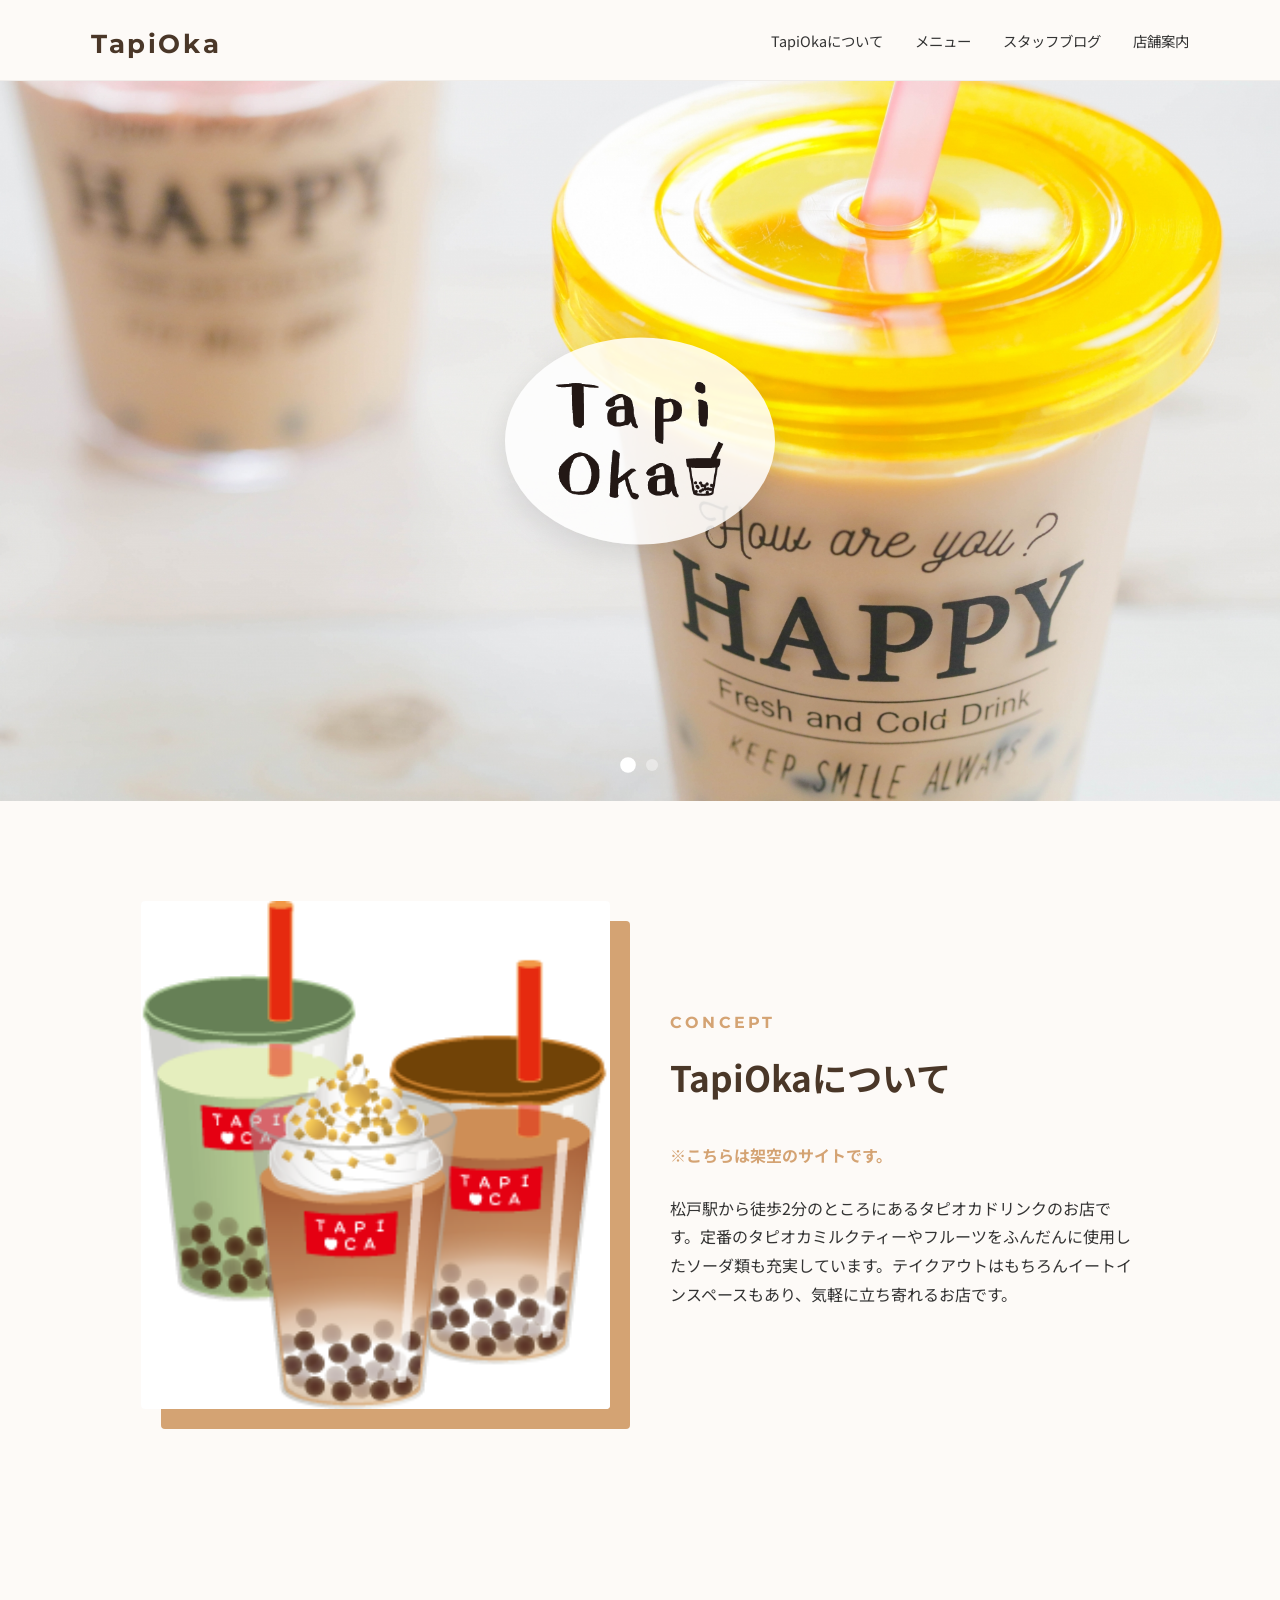
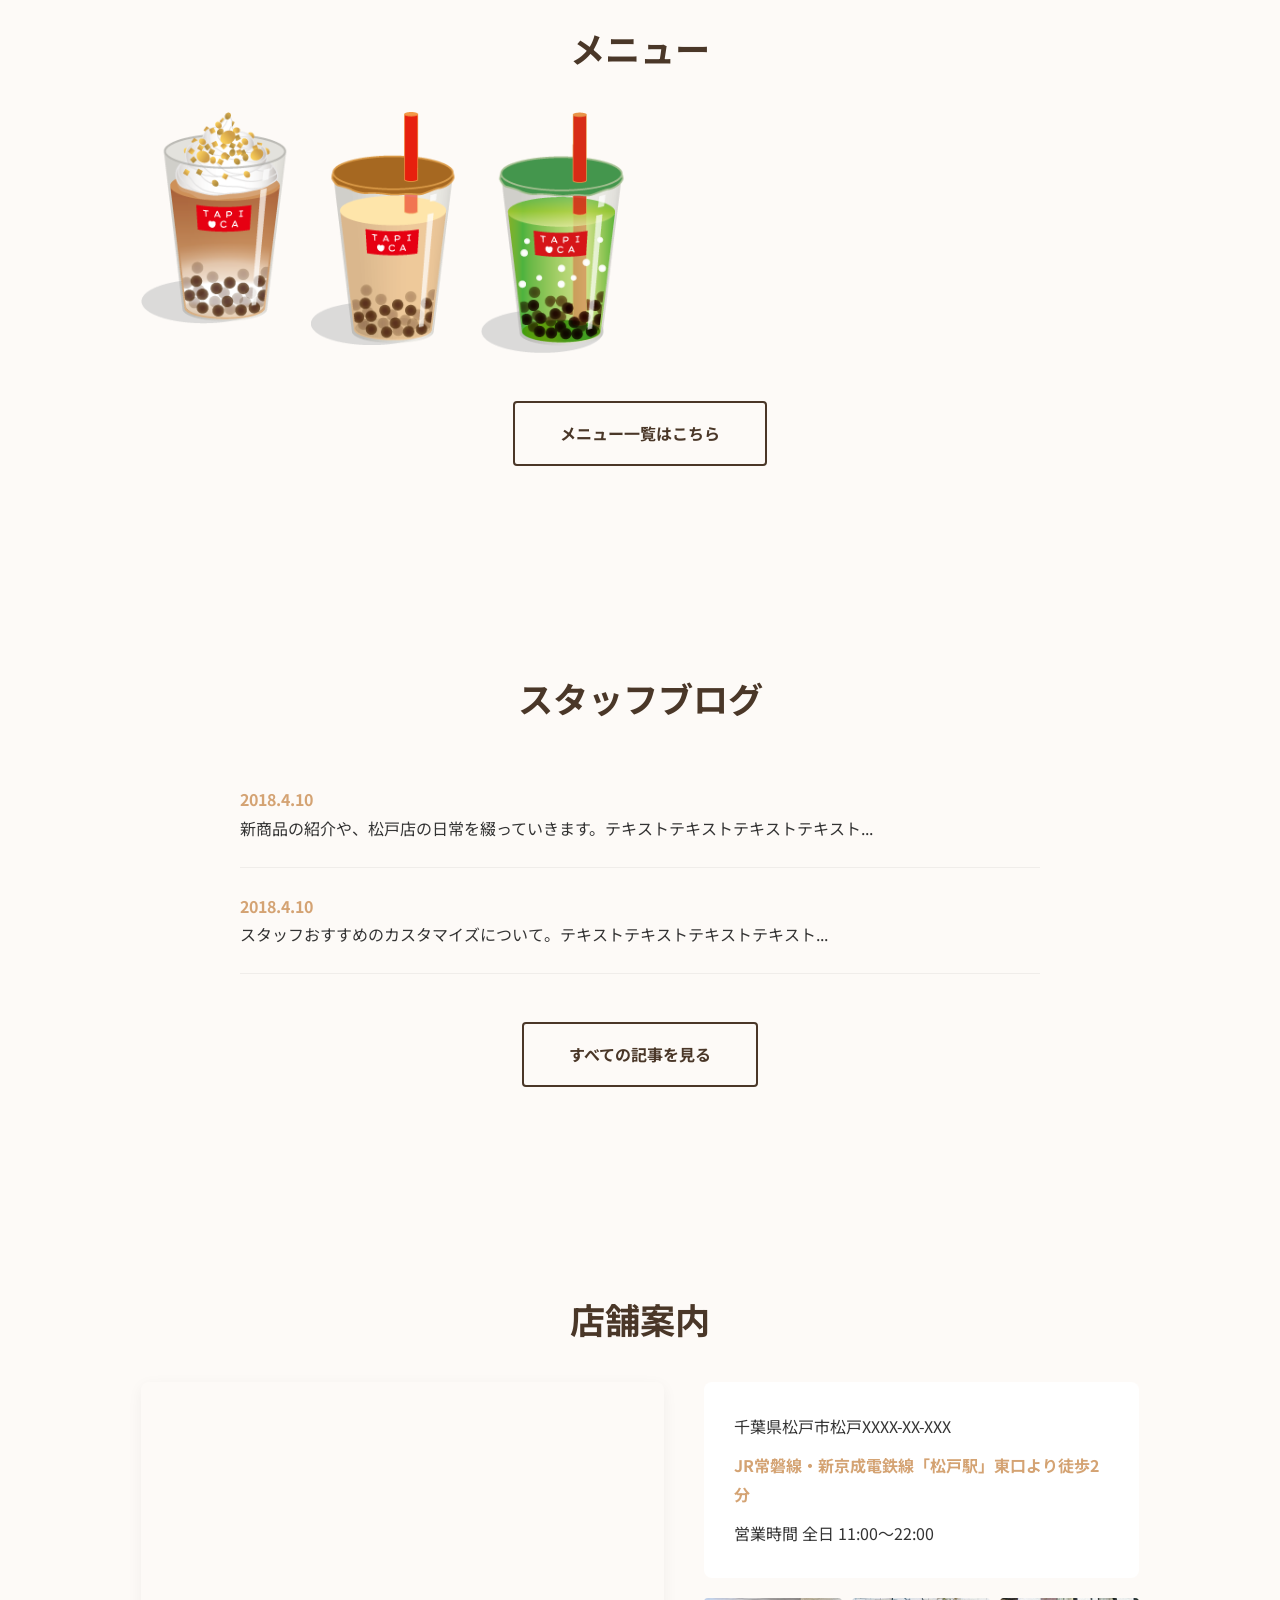
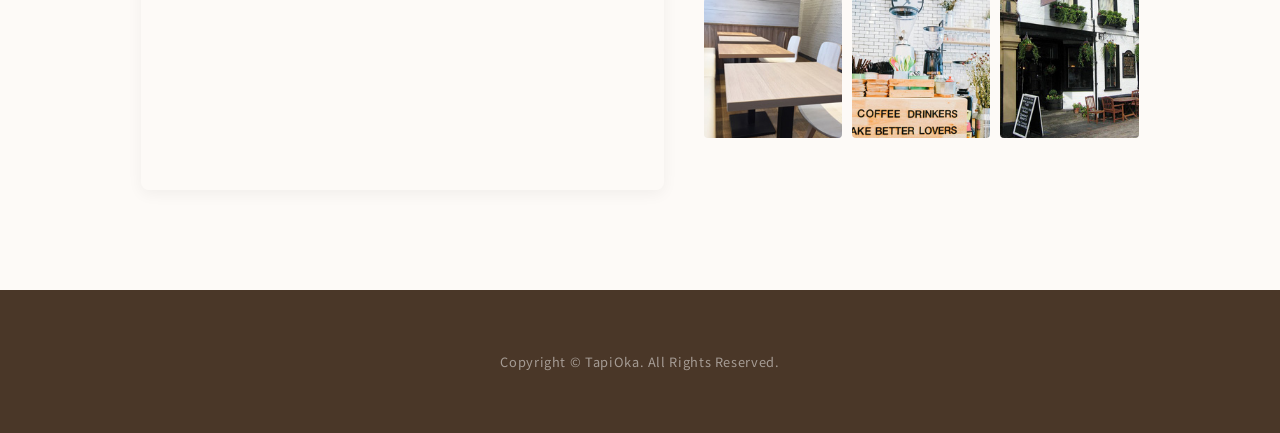
==== tapioka/index.html @ bec20e76 "Add files via upload" ====
<!DOCTYPE html>
<html lang="ja">

<head>
  <meta charset="UTF-8">
  <meta name="viewport" content="width=device-width, initial-scale=1.0">
  <title>TapiOka｜松戸にあるタピオカを使ったドリンクの店</title>
  <link rel="stylesheet" href="css/style.css">
  <link rel="preconnect" href="https://fonts.googleapis.com">
  <link rel="preconnect" href="https://fonts.gstatic.com" crossorigin>
  <link
    href="https://fonts.googleapis.com/css2?family=Montserrat:wght@700&family=Noto+Sans+JP:wght@400;500;700&display=swap"
    rel="stylesheet">
</head>

<body>

  <header class="site-header">
    <div class="header-inner">
      <h1 class="logo"><a href="#">TapiOka</a></h1>
      <nav class="main-nav">
        <ul>
          <li><a href="#about">TapiOkaについて</a></li>
          <li><a href="#menu">メニュー</a></li>
          <li><a href="#blog">スタッフブログ</a></li>
          <li><a href="#access">店舗案内</a></li>
        </ul>
      </nav>
    </div>
  </header>

  <main id="main-content">
    <section class="hero">
      <div class="slider-wrapper">
        <div class="slider-track">
          <div class="slide"><img src="img/main-01.jpg" alt=""></div>
          <div class="slide"><img src="img/main-02.jpg" alt=""></div>
        </div>

        <div class="hero-center-logo">
          <div class="logo-bg-circle">
            <img src="img/logo.gif" alt="TapiOka ロゴ">
          </div>
        </div>

        <div class="slider-dots">
          <button class="dot active" data-index="0"></button>
          <button class="dot" data-index="1"></button>
        </div>
      </div>
    </section>

    <section id="about" class="section">
      <div class="container">
        <div class="about-grid">
          <div class="about-image"><img src="img/about.png" alt=""></div>
          <div class="about-content">
            <span class="sub-heading">Concept</span>
            <h2 class="section-title">TapiOkaについて</h2>
            <p class="notice">※こちらは架空のサイトです。</p>
            <p>
              松戸駅から徒歩2分のところにあるタピオカドリンクのお店です。定番のタピオカミルクティーやフルーツをふんだんに使用したソーダ類も充実しています。テイクアウトはもちろんイートインスペースもあり、気軽に立ち寄れるお店です。
            </p>
          </div>
        </div>
      </div>
    </section>

    <section id="menu" class="section menu-section">
      <div class="container">
        <h2 class="section-title centered">メニュー</h2>
        <div class="menu-grid">
          <div class="menu-item"><img src="img/drink-01.png" alt="ホイップミルクティー"></div>
          <div class="menu-item"><img src="img/drink-02.png" alt="ほうじ茶ミルクティー"></div>
          <div class="menu-item"><img src="img/drink-03.png" alt="メロンソーダ"></div>
        </div>
        <div class=" btn-container centered">
          <a href="#" class="btn outline-btn">メニュー一覧はこちら</a>
        </div>
      </div>
    </section>

    <section id="blog" class="section">
      <div class="container">
        <h2 class="section-title centered">スタッフブログ</h2>
        <div class="blog-list">
          <article class="blog-item">
            <time datetime="2018-04-10">2018.4.10</time>
            <p class="blog-text">新商品の紹介や、松戸店の日常を綴っていきます。テキストテキストテキストテキスト...</p>
          </article>
          <article class="blog-item">
            <time datetime="2018-04-10">2018.4.10</time>
            <p class="blog-text">スタッフおすすめのカスタマイズについて。テキストテキストテキストテキスト...</p>
          </article>
        </div>
        <div class="btn-container centered">
          <a href="#" class="btn outline-btn">すべての記事を見る</a>
        </div>
      </div>
    </section>

    <section id="access" class="section access">
      <div class="container">
        <h2 class="section-title centered">店舗案内</h2>
        <div class="access-flex-container">
          <div class="access-map">
            <iframe
              src="https://www.google.com/maps/embed?pb=!1m18!1m12!1m3!1d3236.7214949168916!2d139.90014317633215!3d35.78221592474812!2m3!1f0!2f0!3f0!3m2!1i1024!2i768!4f13.1!3m3!1m2!1s0x601884fbf3175147%3A0x6b4458309f485906!2z5p2-5oi46aeF!5e0!3m2!1sja!2sjp!4v1715754000000!5m2!1sja!2sjp"
              width="100%" height="400" style="border:0;" allowfullscreen="" loading="lazy"></iframe>
          </div>
          <div class="access-content">
            <div class="access-details">
              <p class="address">千葉県松戸市松戸XXXX-XX-XXX</p>
              <ul class="access-list">
                <li>JR常磐線・新京成電鉄線「松戸駅」東口より徒歩2分</li>
              </ul>
              <p class="hours">営業時間 全日 11:00〜22:00</p>
            </div>
            <div class="access-image-slider">
              <div class="access-image-track">
                <div class="access-img-item"><img src="img/shop-01.jpg" alt=""></div>
                <div class="access-img-item"><img src="img/shop-02.jpg" alt=""></div>
                <div class="access-img-item"><img src="img/shop-03.jpg" alt=""></div>
              </div>
            </div>
          </div>
        </div>
      </div>
    </section>
  </main>

  <footer class="site-footer">
    <p class="copyright">Copyright © TapiOka. All Rights Reserved.</p>
  </footer>

  <script>
    const track = document.querySelector('.slider-track');
    const dots = document.querySelectorAll('.dot');
    let currentSlide = 0;
    function updateSlider(index) {
      track.style.transform = `translateX(-${index * 100}%)`;
      dots.forEach(dot => dot.classList.remove('active'));
      dots[index].classList.add('active');
      currentSlide = index;
    }
    dots.forEach((dot, index) => {
      dot.addEventListener('click', () => updateSlider(index));
    });
    setInterval(() => {
      let nextIndex = (currentSlide + 1) % dots.length;
      updateSlider(nextIndex);
    }, 5000);
  </script>
</body>

</html>
---- tapioka/css/style.css ----
/* --- Variables & Base --- */
:root {
  --primary: #4a3728;
  --accent: #d4a373;
  --bg-light: #fdfaf7;
  --white: #ffffff;
  --transition: 0.6s cubic-bezier(0.25, 1, 0.5, 1);
}

* {
  margin: 0;
  padding: 0;
  box-sizing: border-box;
}

html {
  scroll-behavior: smooth;
}

body {
  font-family: 'Noto Sans JP', sans-serif;
  background-color: var(--bg-light);
  color: #333;
  line-height: 1.8;
}

.container {
  max-width: 1100px;
  margin: 0 auto;
  padding: 0 4%;
}

.section {
  padding: 100px 0;
}

.section-title {
  font-size: 2.2rem;
  color: var(--primary);
  margin-bottom: 2rem;
}

.section-title.centered {
  text-align: center;
}

/* --- Header --- */
.site-header {
  position: sticky;
  top: 0;
  z-index: 1000;
  background: rgba(253, 250, 247, 0.95);
  backdrop-filter: blur(10px);
  border-bottom: 1px solid rgba(0, 0, 0, 0.05);
}

.header-inner {
  display: flex;
  justify-content: space-between;
  align-items: center;
  height: 80px;
  max-width: 1200px;
  margin: 0 auto;
  padding: 0 4%;
}

.logo a {
  font-family: 'Montserrat', sans-serif;
  font-weight: 700;
  font-size: 1.6rem;
  color: var(--primary);
  text-decoration: none;
  letter-spacing: 0.1em;
}

.main-nav ul {
  display: flex;
  gap: 2rem;
  list-style: none;
}

.main-nav a {
  text-decoration: none;
  color: #333;
  font-size: 0.9rem;
  transition: 0.3s;
}

.main-nav a:hover {
  color: var(--accent);
}

/* --- Slider & Center Logo --- */
.hero {
  height: 80vh;
  position: relative;
  overflow: hidden;
}

.slider-track {
  display: flex;
  height: 100%;
  transition: transform var(--transition);
}

.slide {
  min-width: 100%;
  height: 100%;
}

.slide img {
  width: 100%;
  height: 100%;
  object-fit: cover;
}

.hero-center-logo {
  position: absolute;
  top: 50%;
  left: 50%;
  transform: translate(-50%, -50%);
  z-index: 50;
  pointer-events: none;
}

.logo-bg-circle {
  background: rgba(255, 255, 255, 0.85);
  padding: 25px;
  border-radius: 50%;
  display: flex;
  align-items: center;
  justify-content: center;
  box-shadow: 0 10px 30px rgba(0, 0, 0, 0.1);
}

.logo-bg-circle img {
  max-width: 220px;
  height: auto;
}

.slider-dots {
  position: absolute;
  bottom: 30px;
  left: 50%;
  transform: translateX(-50%);
  display: flex;
  gap: 12px;
  z-index: 60;
}

.dot {
  width: 12px;
  height: 12px;
  border-radius: 50%;
  border: none;
  background: rgba(255, 255, 255, 0.4);
  cursor: pointer;
  transition: 0.3s;
}

.dot.active {
  background: var(--white);
  transform: scale(1.3);
}

/* --- About Section --- */
.about-grid {
  display: grid;
  grid-template-columns: 1fr 1fr;
  gap: 60px;
  align-items: center;
}

.about-image img {
  width: 100%;
  border-radius: 4px;
  box-shadow: 20px 20px 0 var(--accent);
}

.sub-heading {
  display: block;
  font-family: 'Montserrat', sans-serif;
  color: var(--accent);
  font-weight: 700;
  text-transform: uppercase;
  letter-spacing: 0.2em;
  margin-bottom: 0.5rem;
}

.notice {
  color: var(--accent);
  font-weight: 700;
  margin-bottom: 1.5rem;
}

/* --- Menu Section（新設） --- */
.menu-grid {
  display: grid;
  grid-template-columns: repeat(6, 1fr);
  /* PCでは6列 */
  gap: 20px;
  margin-bottom: 40px;
}

.menu-item img {
  width: 100%;
  height: auto;
  display: block;
}

/* --- Blog List --- */
.blog-list {
  max-width: 800px;
  margin: 0 auto;
}

.blog-item {
  padding: 1.5rem 0;
  border-bottom: 1px solid rgba(0, 0, 0, 0.05);
}

.blog-item time {
  font-weight: 700;
  color: var(--accent);
}

/* --- Access Section --- */
.access-flex-container {
  display: flex;
  gap: 40px;
  align-items: flex-start;
}

.access-map {
  flex: 1.2;
  border-radius: 8px;
  overflow: hidden;
  box-shadow: 0 4px 15px rgba(0, 0, 0, 0.05);
}

.access-content {
  flex: 1;
}

.access-details {
  background: var(--white);
  padding: 30px;
  border-radius: 8px;
  margin-bottom: 20px;
}

.access-list {
  list-style: none;
  margin: 10px 0;
  color: var(--accent);
  font-weight: bold;
}

.access-image-slider {
  width: 100%;
}

.access-image-track {
  display: grid;
  grid-template-columns: repeat(3, 1fr);
  gap: 10px;
}

.access-img-item img {
  width: 100%;
  height: 140px;
  object-fit: cover;
  border-radius: 4px;
}

/* --- Buttons --- */
.centered {
  text-align: center;
}

.btn-container {
  margin-top: 3rem;
}

.btn {
  display: inline-block;
  padding: 16px 45px;
  font-weight: 700;
  text-decoration: none;
  border-radius: 4px;
  transition: var(--transition);
}

.outline-btn {
  border: 2px solid var(--primary);
  color: var(--primary);
}

.outline-btn:hover {
  background: var(--primary);
  color: var(--white);
}

/* --- Footer --- */
.site-footer {
  padding: 60px 0;
  text-align: center;
  background: var(--primary);
  color: var(--white);
}

.copyright {
  opacity: 0.5;
  font-size: 0.8rem;
  letter-spacing: 0.05em;
}

/* --- Responsive --- */
@media (max-width: 960px) {
  .access-flex-container {
    flex-direction: column;
  }

  .access-map {
    width: 100%;
    height: 300px;
  }

  .access-image-slider {
    overflow-x: auto;
    -webkit-overflow-scrolling: touch;
    padding-bottom: 10px;
  }

  .access-image-track {
    display: flex;
    width: max-content;
    gap: 15px;
  }

  .access-img-item {
    width: 220px;
  }

  .menu-grid {
    grid-template-columns: repeat(3, 1fr);
  }
}
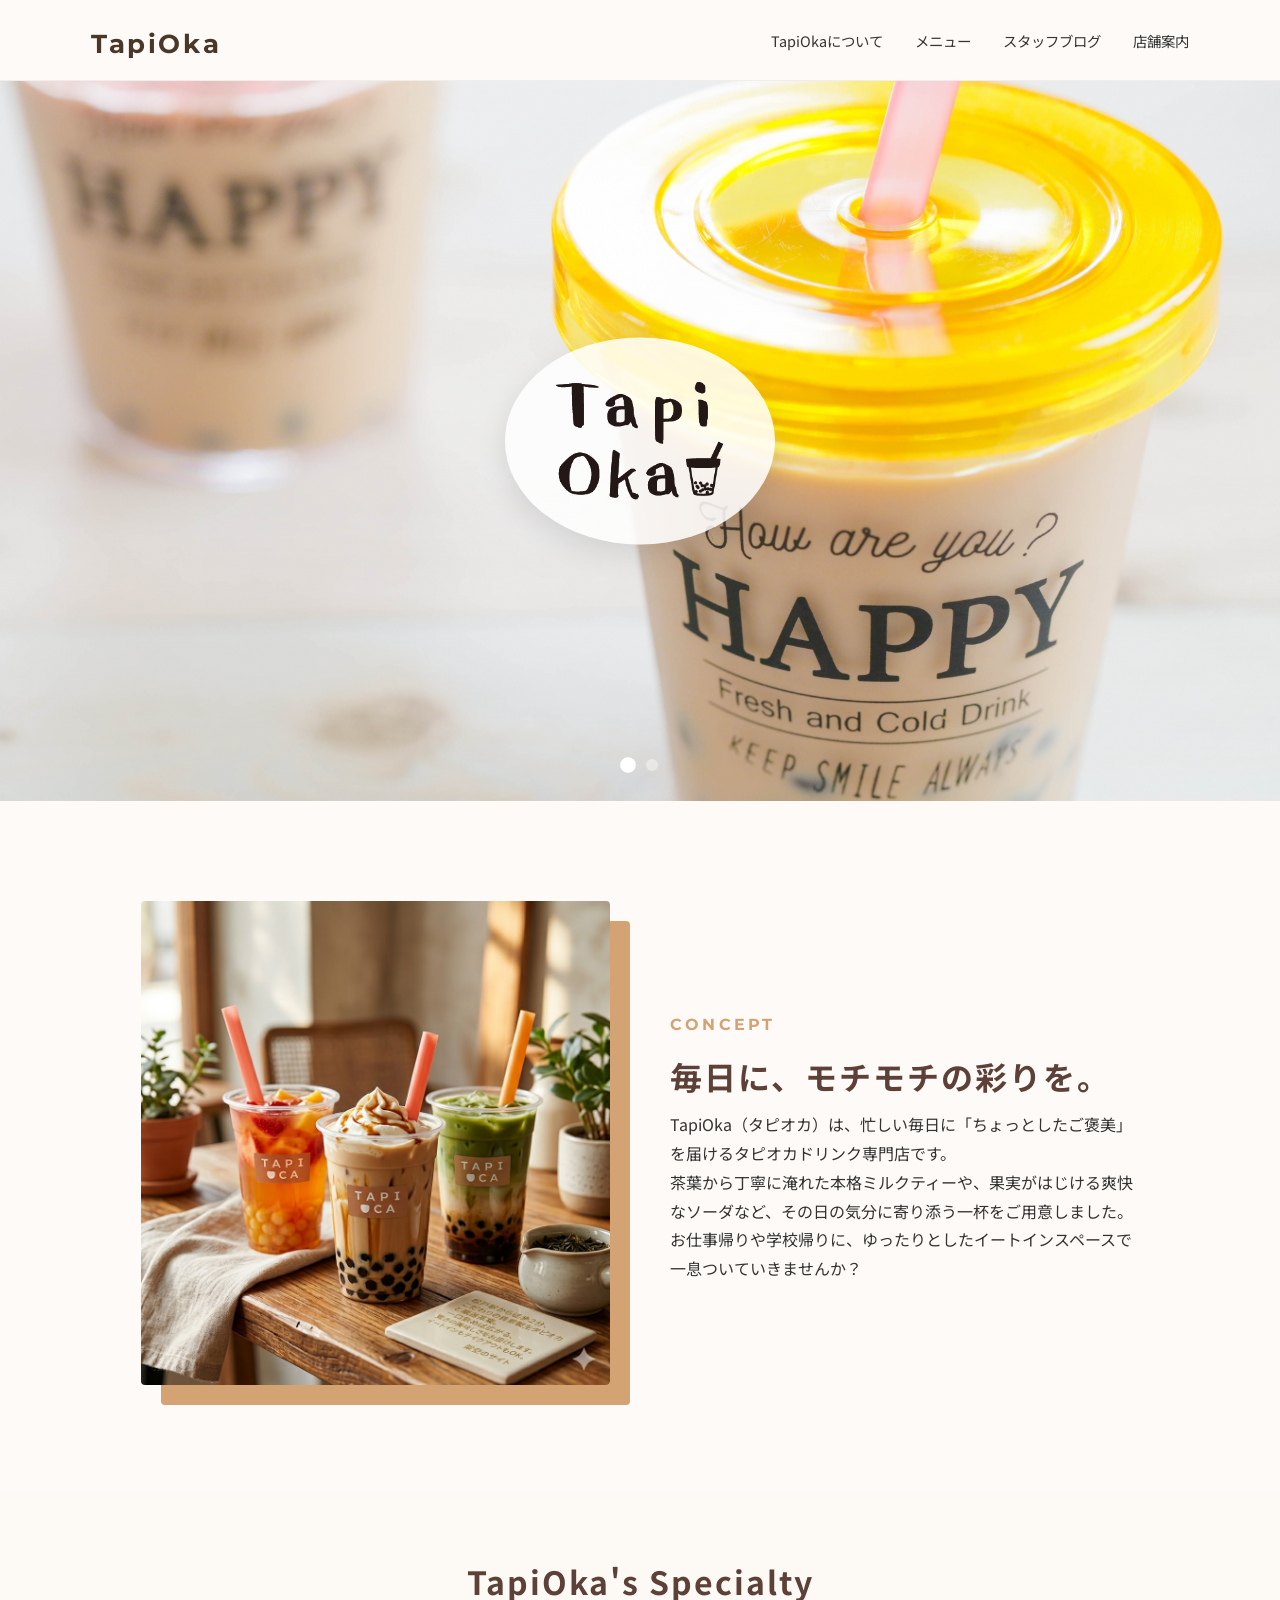
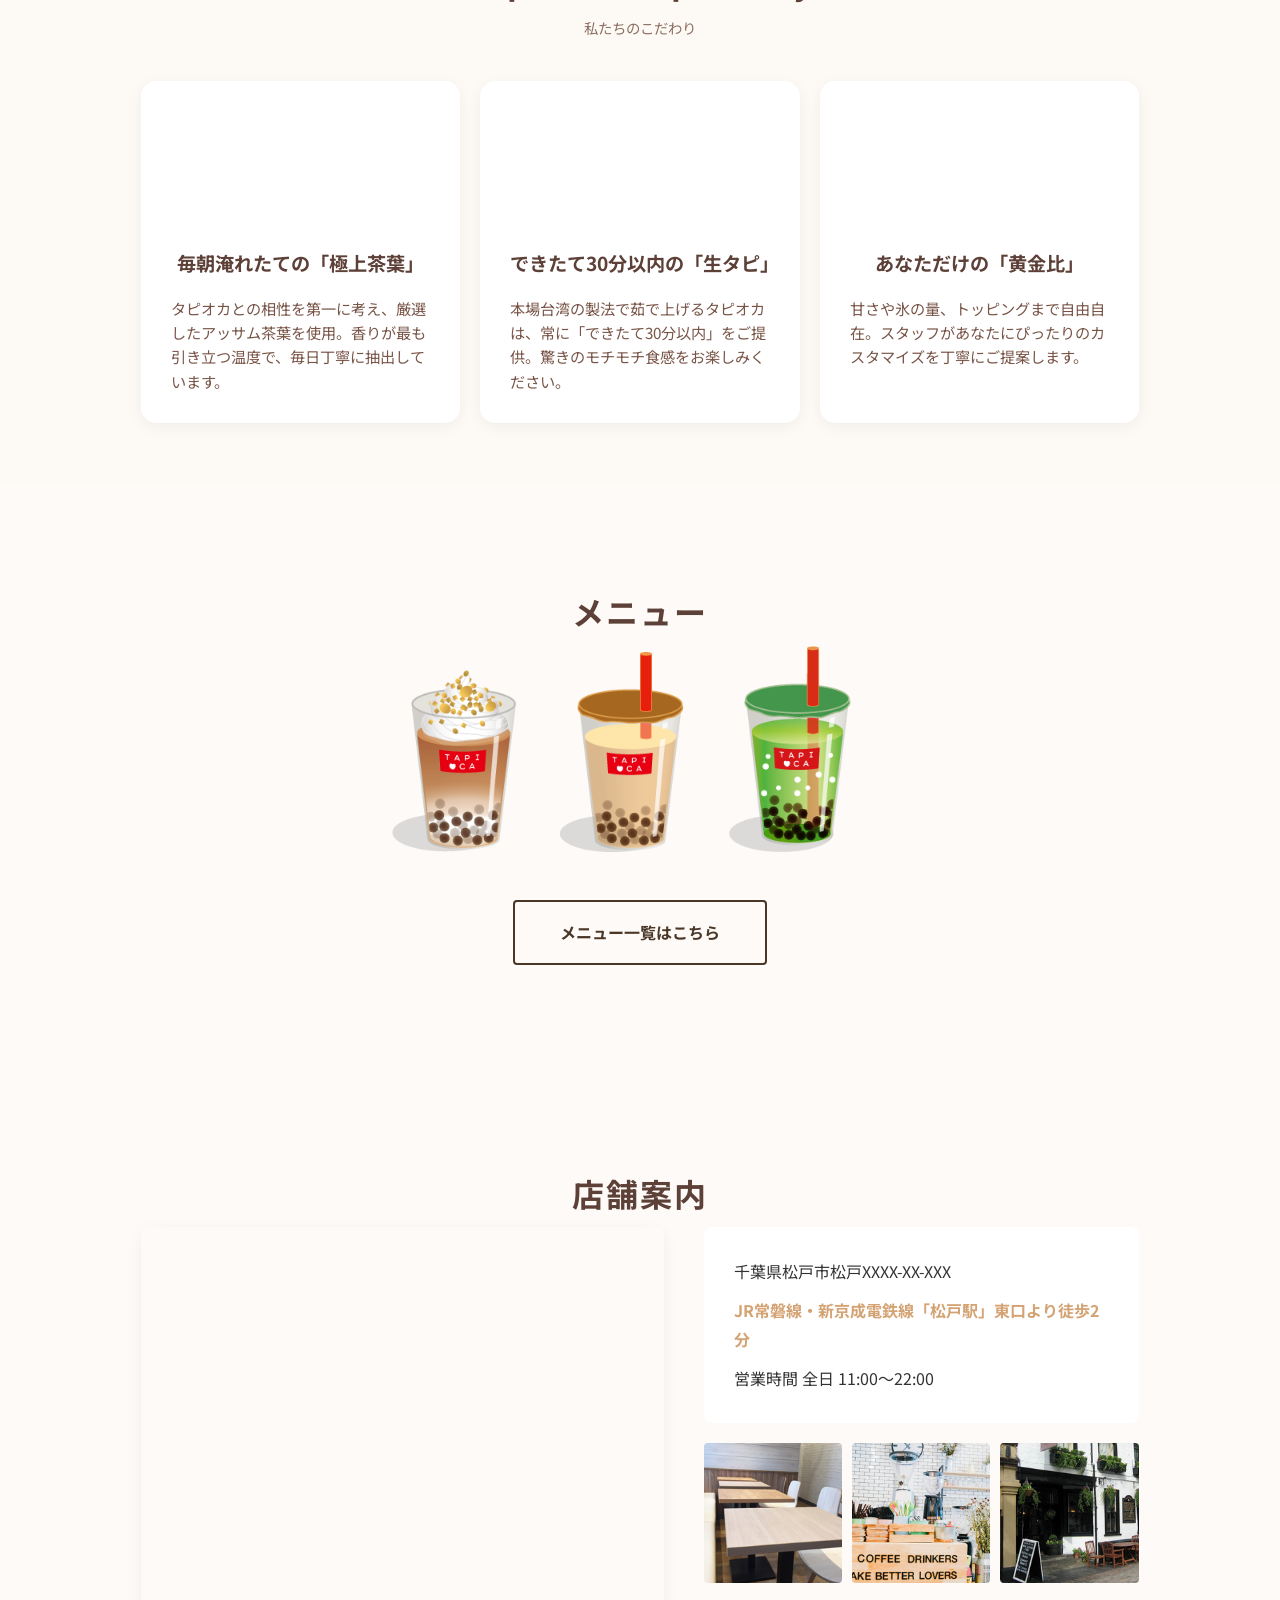
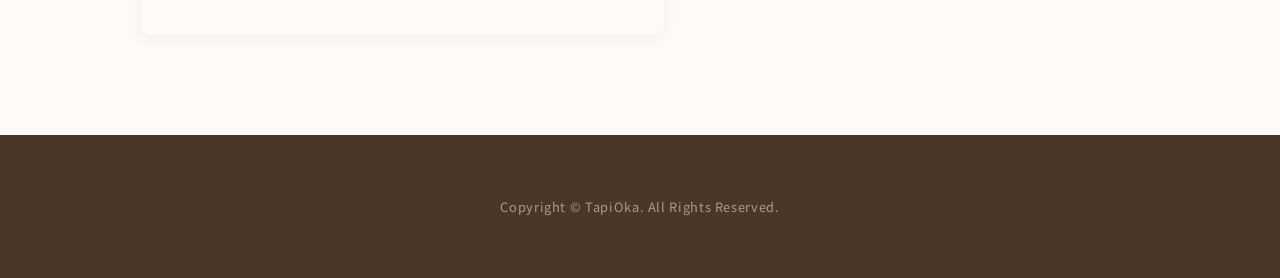
==== commit 2774946f: "Add files via upload" ====
--- a/tapioka/index.html
+++ b/tapioka/index.html
@@ -56,16 +56,42 @@
           <div class="about-image"><img src="img/about.png" alt=""></div>
           <div class="about-content">
             <span class="sub-heading">Concept</span>
-            <h2 class="section-title">TapiOkaについて</h2>
-            <p class="notice">※こちらは架空のサイトです。</p>
+            <h2 class="section-title">毎日に、モチモチの彩りを。</h2>
+            <!-- <p class="notice">※こちらは架空のサイトです。</p> -->
             <p>
-              松戸駅から徒歩2分のところにあるタピオカドリンクのお店です。定番のタピオカミルクティーやフルーツをふんだんに使用したソーダ類も充実しています。テイクアウトはもちろんイートインスペースもあり、気軽に立ち寄れるお店です。
+              TapiOka（タピオカ）は、忙しい毎日に「ちょっとしたご褒美」を届けるタピオカドリンク専門店です。<br>
+              茶葉から丁寧に淹れた本格ミルクティーや、果実がはじける爽快なソーダなど、その日の気分に寄り添う一杯をご用意しました。お仕事帰りや学校帰りに、ゆったりとしたイートインスペースで一息ついていきませんか？
             </p>
           </div>
         </div>
       </div>
     </section>
+    <section id="specialty">
+      <div class="container">
+        <h2 class="section-title">TapiOka's Specialty</h2>
+        <p class="section-subtitle">私たちのこだわり</p>
 
+        <div class="specialty-grid">
+          <div class="specialty-item">
+            <div class="specialty-icon icon-tea"></div>
+            <h3>毎朝淹れたての「極上茶葉」</h3>
+            <p>タピオカとの相性を第一に考え、厳選したアッサム茶葉を使用。香りが最も引き立つ温度で、毎日丁寧に抽出しています。</p>
+          </div>
+
+          <div class="specialty-item">
+            <div class="specialty-icon icon-tapioka"></div>
+            <h3>できたて30分以内の「生タピ」</h3>
+            <p>本場台湾の製法で茹で上げるタピオカは、常に「できたて30分以内」をご提供。驚きのモチモチ食感をお楽しみください。</p>
+          </div>
+
+          <div class="specialty-item">
+            <div class="specialty-icon icon-ratio"></div>
+            <h3>あなただけの「黄金比」</h3>
+            <p>甘さや氷の量、トッピングまで自由自在。スタッフがあなたにぴったりのカスタマイズを丁寧にご提案します。</p>
+          </div>
+        </div>
+      </div>
+    </section>
     <section id="menu" class="section menu-section">
       <div class="container">
         <h2 class="section-title centered">メニュー</h2>
@@ -76,25 +102,6 @@
         </div>
         <div class=" btn-container centered">
           <a href="#" class="btn outline-btn">メニュー一覧はこちら</a>
-        </div>
-      </div>
-    </section>
-
-    <section id="blog" class="section">
-      <div class="container">
-        <h2 class="section-title centered">スタッフブログ</h2>
-        <div class="blog-list">
-          <article class="blog-item">
-            <time datetime="2018-04-10">2018.4.10</time>
-            <p class="blog-text">新商品の紹介や、松戸店の日常を綴っていきます。テキストテキストテキストテキスト...</p>
-          </article>
-          <article class="blog-item">
-            <time datetime="2018-04-10">2018.4.10</time>
-            <p class="blog-text">スタッフおすすめのカスタマイズについて。テキストテキストテキストテキスト...</p>
-          </article>
-        </div>
-        <div class="btn-container centered">
-          <a href="#" class="btn outline-btn">すべての記事を見る</a>
         </div>
       </div>
     </section>
--- a/tapioka/css/style.css
+++ b/tapioka/css/style.css
@@ -193,35 +193,118 @@
   margin-bottom: 1.5rem;
 }
 
-/* --- Menu Section（新設） --- */
+.specialty-icon {
+  width: 120px;
+  height: 120px;
+  margin: 0 auto 15px;
+  background-image: url("/Portfolio/tapioka/img/specialty.jpg");
+  background-size: 300% auto;
+  background-repeat: no-repeat;
+}
+
+.icon-tea {
+  background-position: 0% center;
+}
+
+.icon-tapioka {
+  background-position: 50% center;
+}
+
+.icon-ratio {
+  background-position: 100% center;
+}
+
+.specialty-item {
+  flex: 1;
+  min-width: 280px;
+  padding: 30px;
+  background: #fff;
+  border-radius: 15px;
+  text-align: center;
+}
+
+/* --- Menu Section --- */
 .menu-grid {
-  display: grid;
-  grid-template-columns: repeat(6, 1fr);
-  /* PCでは6列 */
-  gap: 20px;
-  margin-bottom: 40px;
+  display: flex;
+  gap: 8px;
+  justify-content: center;
+  align-items: baseline;
 }
 
 .menu-item img {
   width: 100%;
+  max-width: 80%;
   height: auto;
   display: block;
 }
 
-/* --- Blog List --- */
-.blog-list {
-  max-width: 800px;
+/* specialty Section */
+#specialty {
+  padding: 60px 0;
+  background-color: #fdfaf5;
+  text-align: center;
+}
+
+.section-title {
+  font-size: 2rem;
+  color: #5d4037;
+  margin-bottom: 5px;
+  letter-spacing: 2px;
+}
+
+.section-subtitle {
+  color: #8d6e63;
+  margin-bottom: 40px;
+  font-size: 0.9rem;
+}
+
+.specialty-grid {
+  display: flex;
+  justify-content: space-around;
+  flex-wrap: wrap;
+  gap: 20px;
+  max-width: 1000px;
   margin: 0 auto;
 }
 
-.blog-item {
-  padding: 1.5rem 0;
-  border-bottom: 1px solid rgba(0, 0, 0, 0.05);
-}
-
-.blog-item time {
-  font-weight: 700;
-  color: var(--accent);
+.specialty-item {
+  flex: 1;
+  min-width: 280px;
+  padding: 30px;
+  background: #fff;
+  border-radius: 15px;
+  box-shadow: 0 4px 15px rgba(0, 0, 0, 0.05);
+  transition: transform 0.3s ease;
+}
+
+.specialty-item:hover {
+  transform: translateY(-5px);
+}
+
+.specialty-icon {
+  font-size: 3rem;
+  margin-bottom: 15px;
+}
+
+.specialty-item h3 {
+  color: #5d4037;
+  font-size: 1.2rem;
+  margin-bottom: 15px;
+}
+
+.specialty-item p {
+  color: #795548;
+  font-size: 0.95rem;
+  line-height: 1.6;
+  text-align: left;
+}
+
+/* スマホ対応 */
+@media (max-width: 768px) {
+  .specialty-grid {
+    flex-direction: column;
+    padding: 0 20px;
+  }
 }
 
 /* --- Access Section --- */
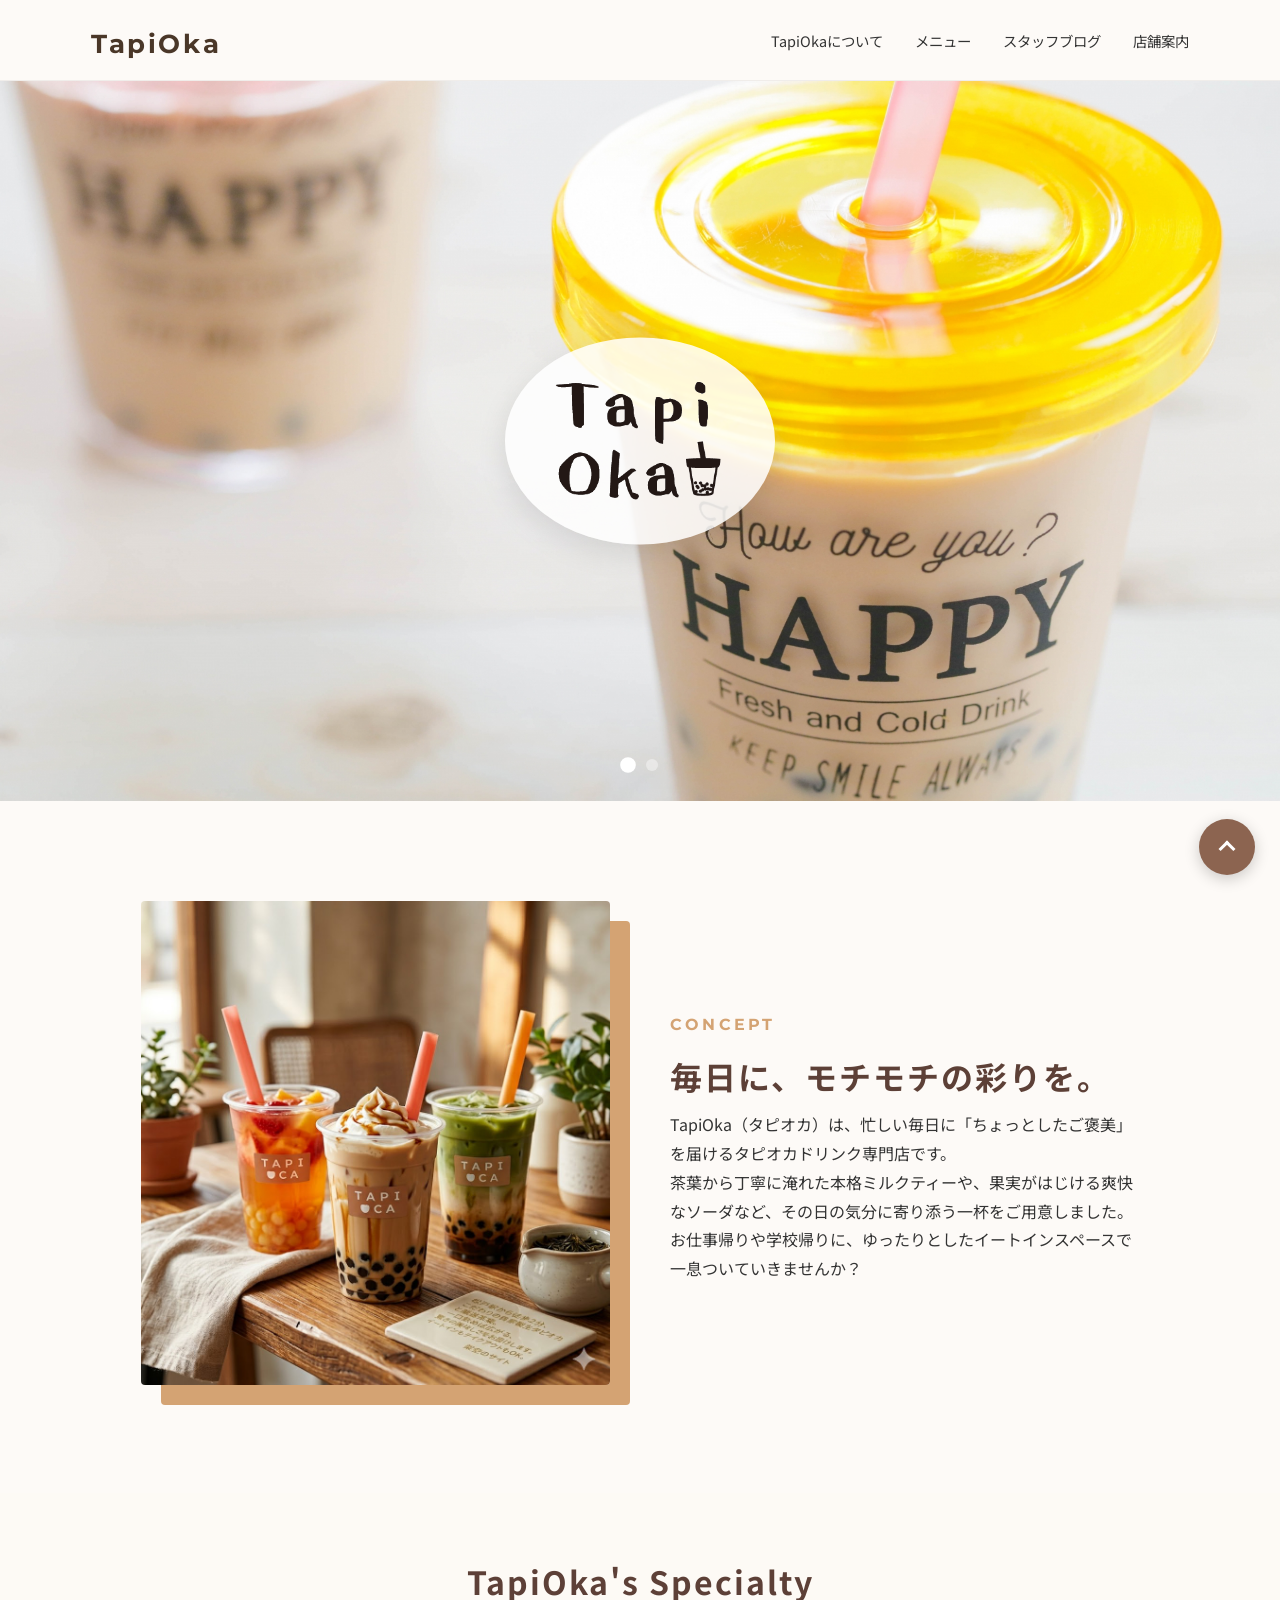
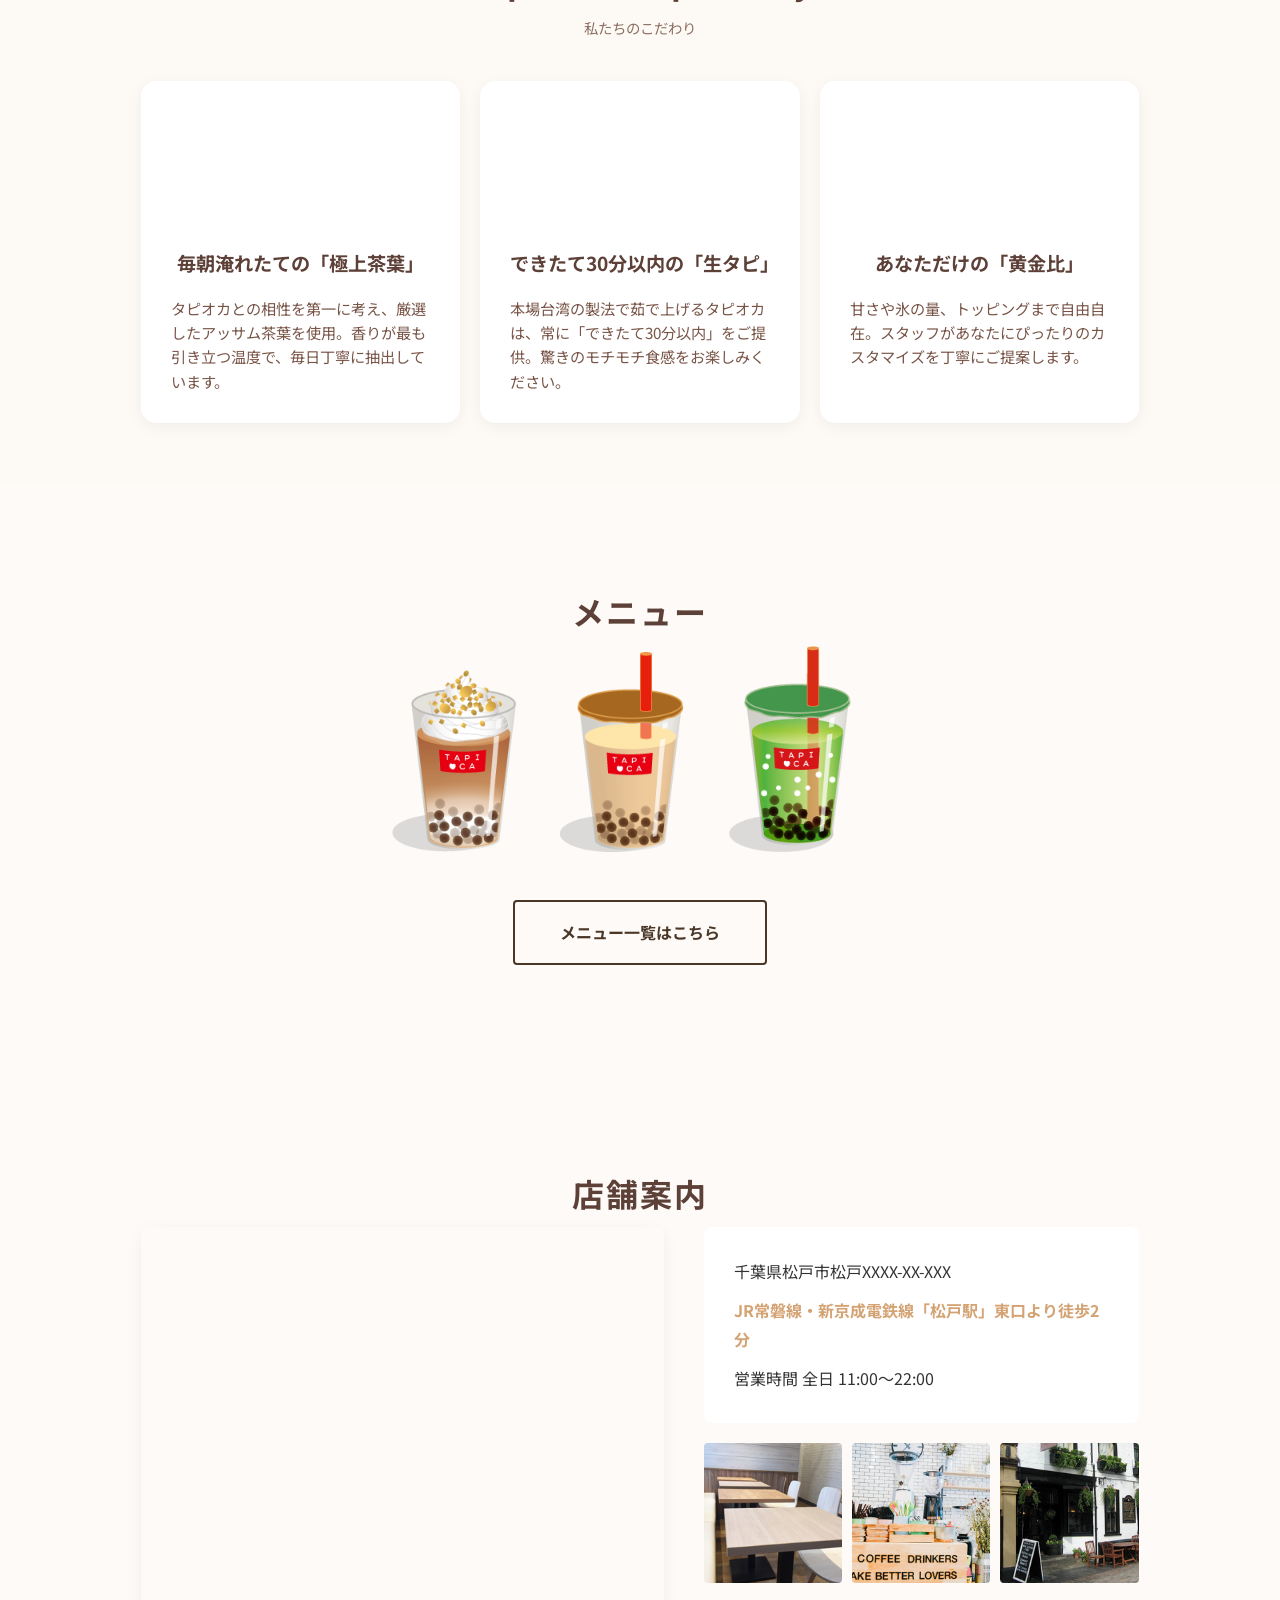
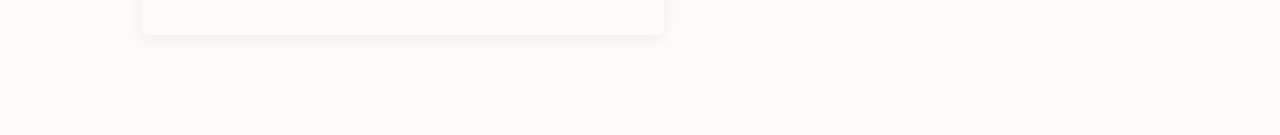
==== commit e30182b8: "Add files via upload" ====
--- a/tapioka/index.html
+++ b/tapioka/index.html
@@ -4,7 +4,8 @@
 <head>
   <meta charset="UTF-8">
   <meta name="viewport" content="width=device-width, initial-scale=1.0">
-  <title>TapiOka｜松戸にあるタピオカを使ったドリンクの店</title>
+  <title>TapiOka｜最高のタピオカ時間を</title>
+  <meta name="description" content="架空のタピオカドリンクのサイトです。">
   <link rel="stylesheet" href="css/style.css">
   <link rel="preconnect" href="https://fonts.googleapis.com">
   <link rel="preconnect" href="https://fonts.gstatic.com" crossorigin>
@@ -136,9 +137,9 @@
     </section>
   </main>
 
-  <footer class="site-footer">
-    <p class="copyright">Copyright © TapiOka. All Rights Reserved.</p>
-  </footer>
+  <a href="#" class="scroll-top-btn" id="js-scroll-top">
+    <span class="arrow"></span>
+  </a>
 
   <script>
     const track = document.querySelector('.slider-track');
--- a/tapioka/css/style.css
+++ b/tapioka/css/style.css
@@ -197,7 +197,7 @@
   width: 120px;
   height: 120px;
   margin: 0 auto 15px;
-  background-image: url("/Portfolio/tapioka/img/specialty.jpg");
+  background-image: url("/img/specialty.jpg");
   background-size: 300% auto;
   background-repeat: no-repeat;
 }
@@ -398,6 +398,56 @@
   letter-spacing: 0.05em;
 }
 
+/* ボタン全体のデザイン */
+.scroll-top-btn {
+  position: fixed;
+  right: 25px;
+  bottom: 25px;
+  width: 56px;
+  height: 56px;
+  background-color: #8c6450;
+  /* タピオカ・ブラウン */
+  border-radius: 50%;
+  /* 正円（タピオカ風） */
+  display: flex;
+  align-items: center;
+  justify-content: center;
+  text-decoration: none;
+  box-shadow: 0 4px 15px rgba(0, 0, 0, 0.2);
+  transition: all 0.3s ease;
+  z-index: 1000;
+}
+
+/* 矢印（アイコン部分） */
+.scroll-top-btn .arrow {
+  width: 12px;
+  height: 12px;
+  border-top: 3px solid #ffffff;
+  border-right: 3px solid #ffffff;
+  transform: rotate(-45deg);
+  /* 45度回転させて「く」の字を上に向ける */
+  margin-top: 4px;
+}
+
+/* ホバーした時の動き */
+.scroll-top-btn:hover {
+  background-color: #a67c66;
+  /* 少し明るい茶色に */
+  transform: translateY(-5px);
+  /* ぴょこっと上に動く */
+  box-shadow: 0 6px 20px rgba(0, 0, 0, 0.3);
+}
+
+/* 画面幅が狭いスマホでの調整 */
+@media (max-width: 768px) {
+  .scroll-top-btn {
+    width: 48px;
+    height: 48px;
+    right: 15px;
+    bottom: 15px;
+  }
+}
+
 /* --- Responsive --- */
 @media (max-width: 960px) {
   .access-flex-container {
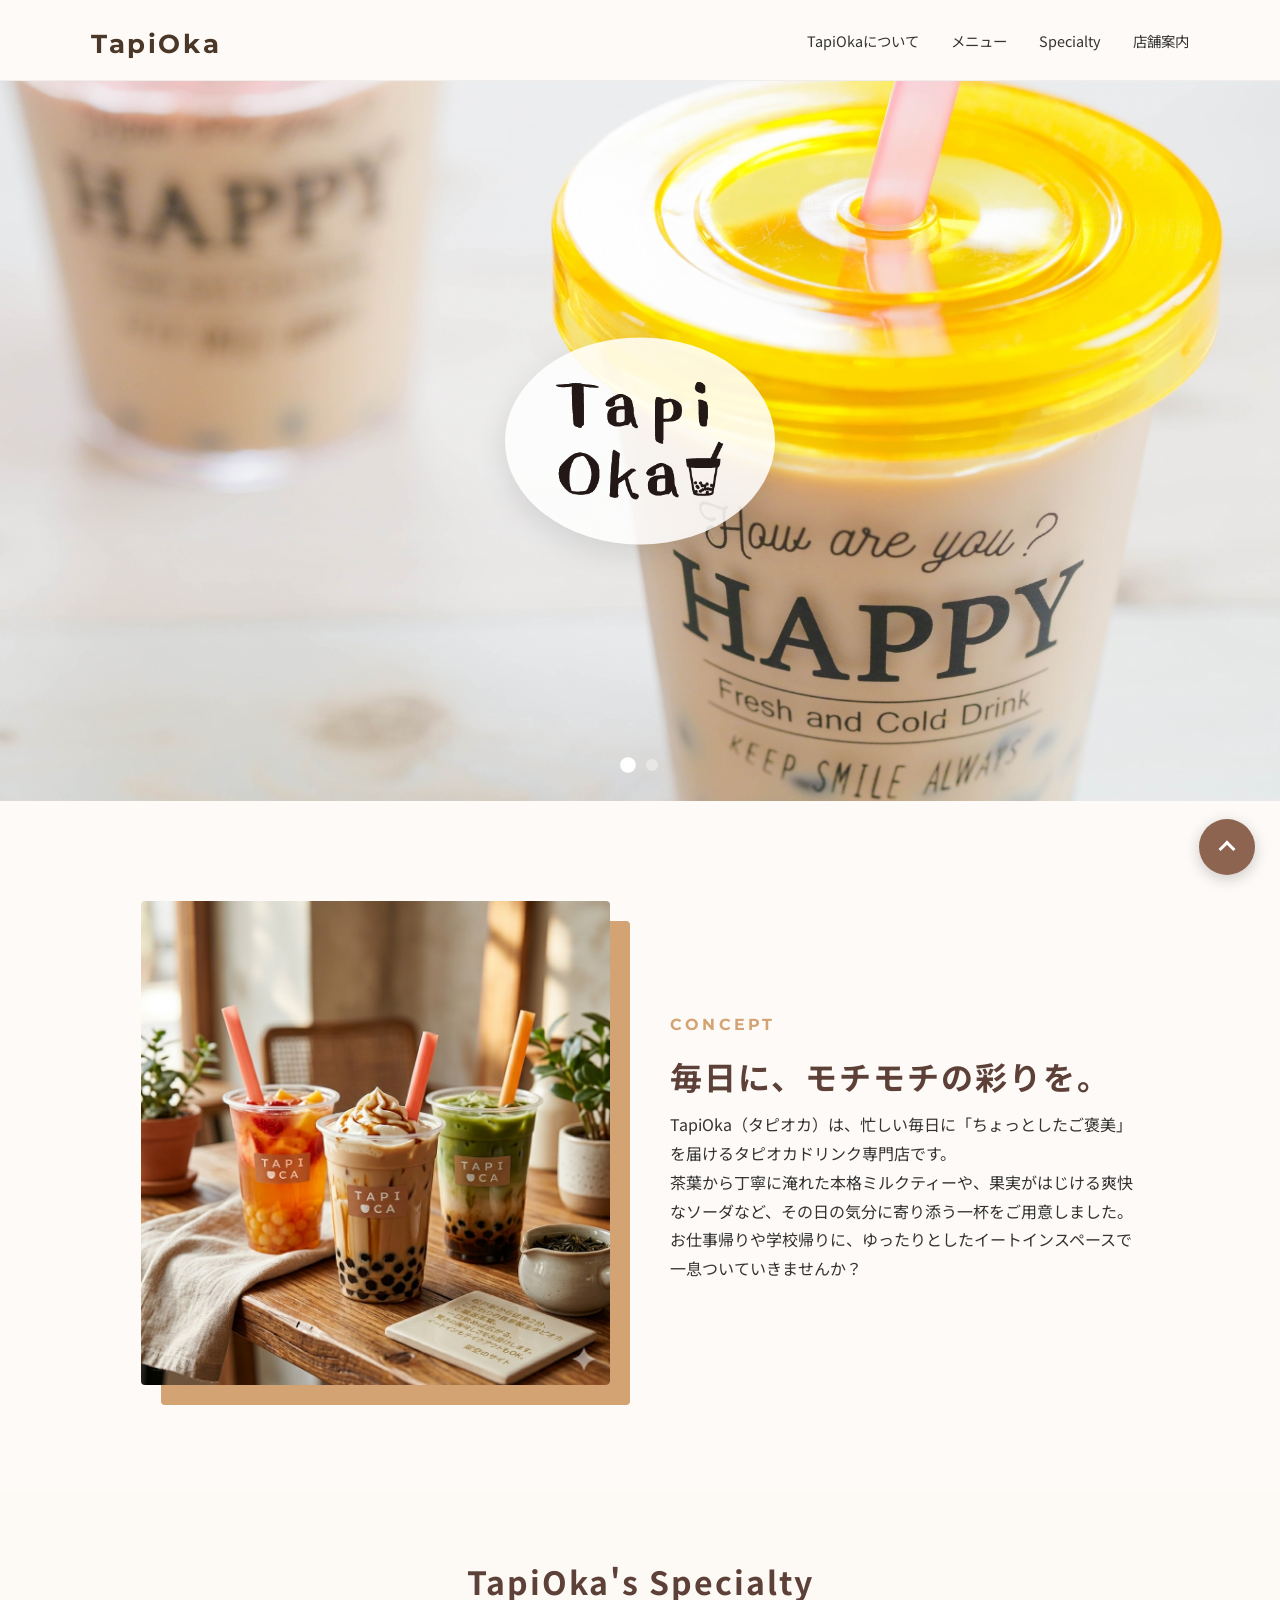
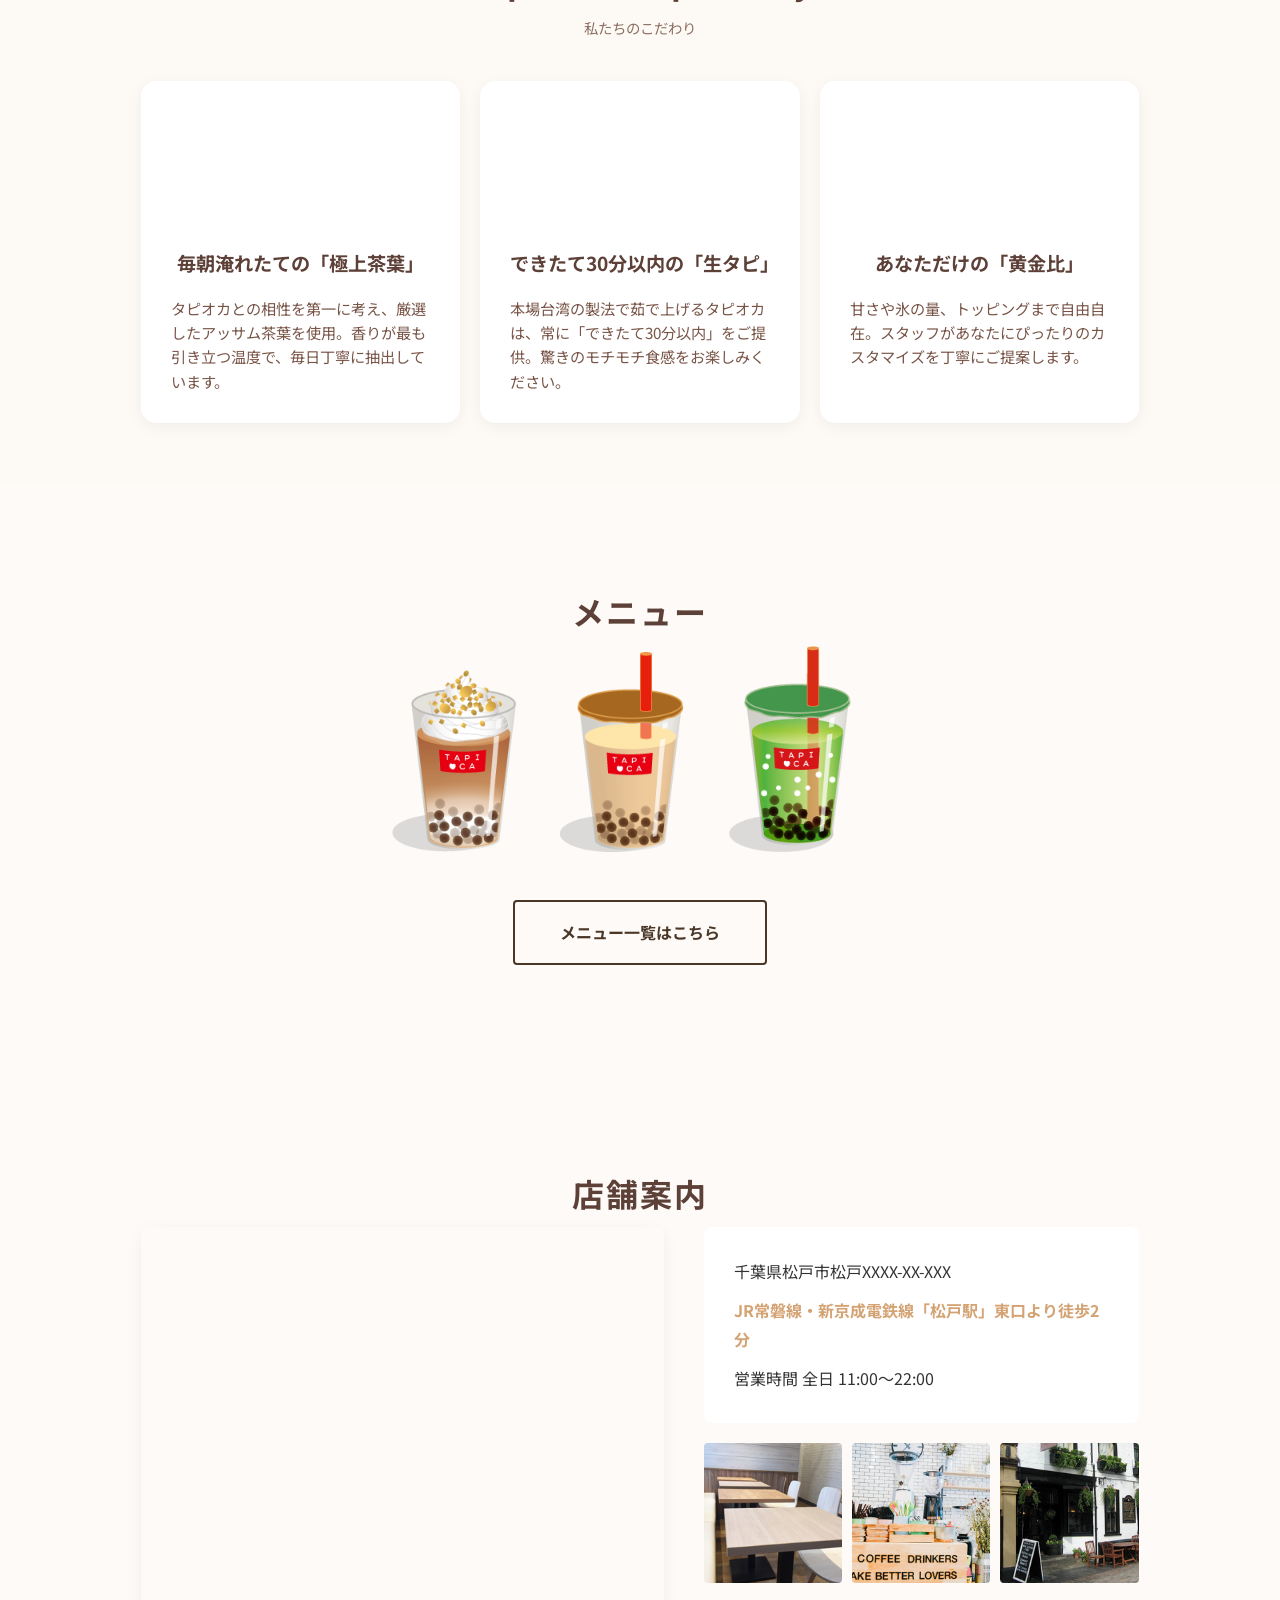
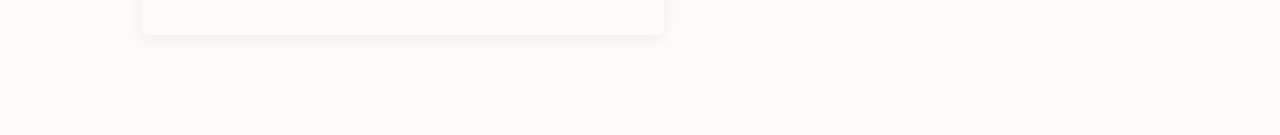
==== commit 2c552aeb: "Add files via upload" ====
--- a/tapioka/index.html
+++ b/tapioka/index.html
@@ -23,7 +23,7 @@
         <ul>
           <li><a href="#about">TapiOkaについて</a></li>
           <li><a href="#menu">メニュー</a></li>
-          <li><a href="#blog">スタッフブログ</a></li>
+          <li><a href="#specialty">Specialty</a></li>
           <li><a href="#access">店舗案内</a></li>
         </ul>
       </nav>
--- a/tapioka/css/style.css
+++ b/tapioka/css/style.css
@@ -197,7 +197,7 @@
   width: 120px;
   height: 120px;
   margin: 0 auto 15px;
-  background-image: url("/img/specialty.jpg");
+  background-image: url("img/specialty.png");
   background-size: 300% auto;
   background-repeat: no-repeat;
 }
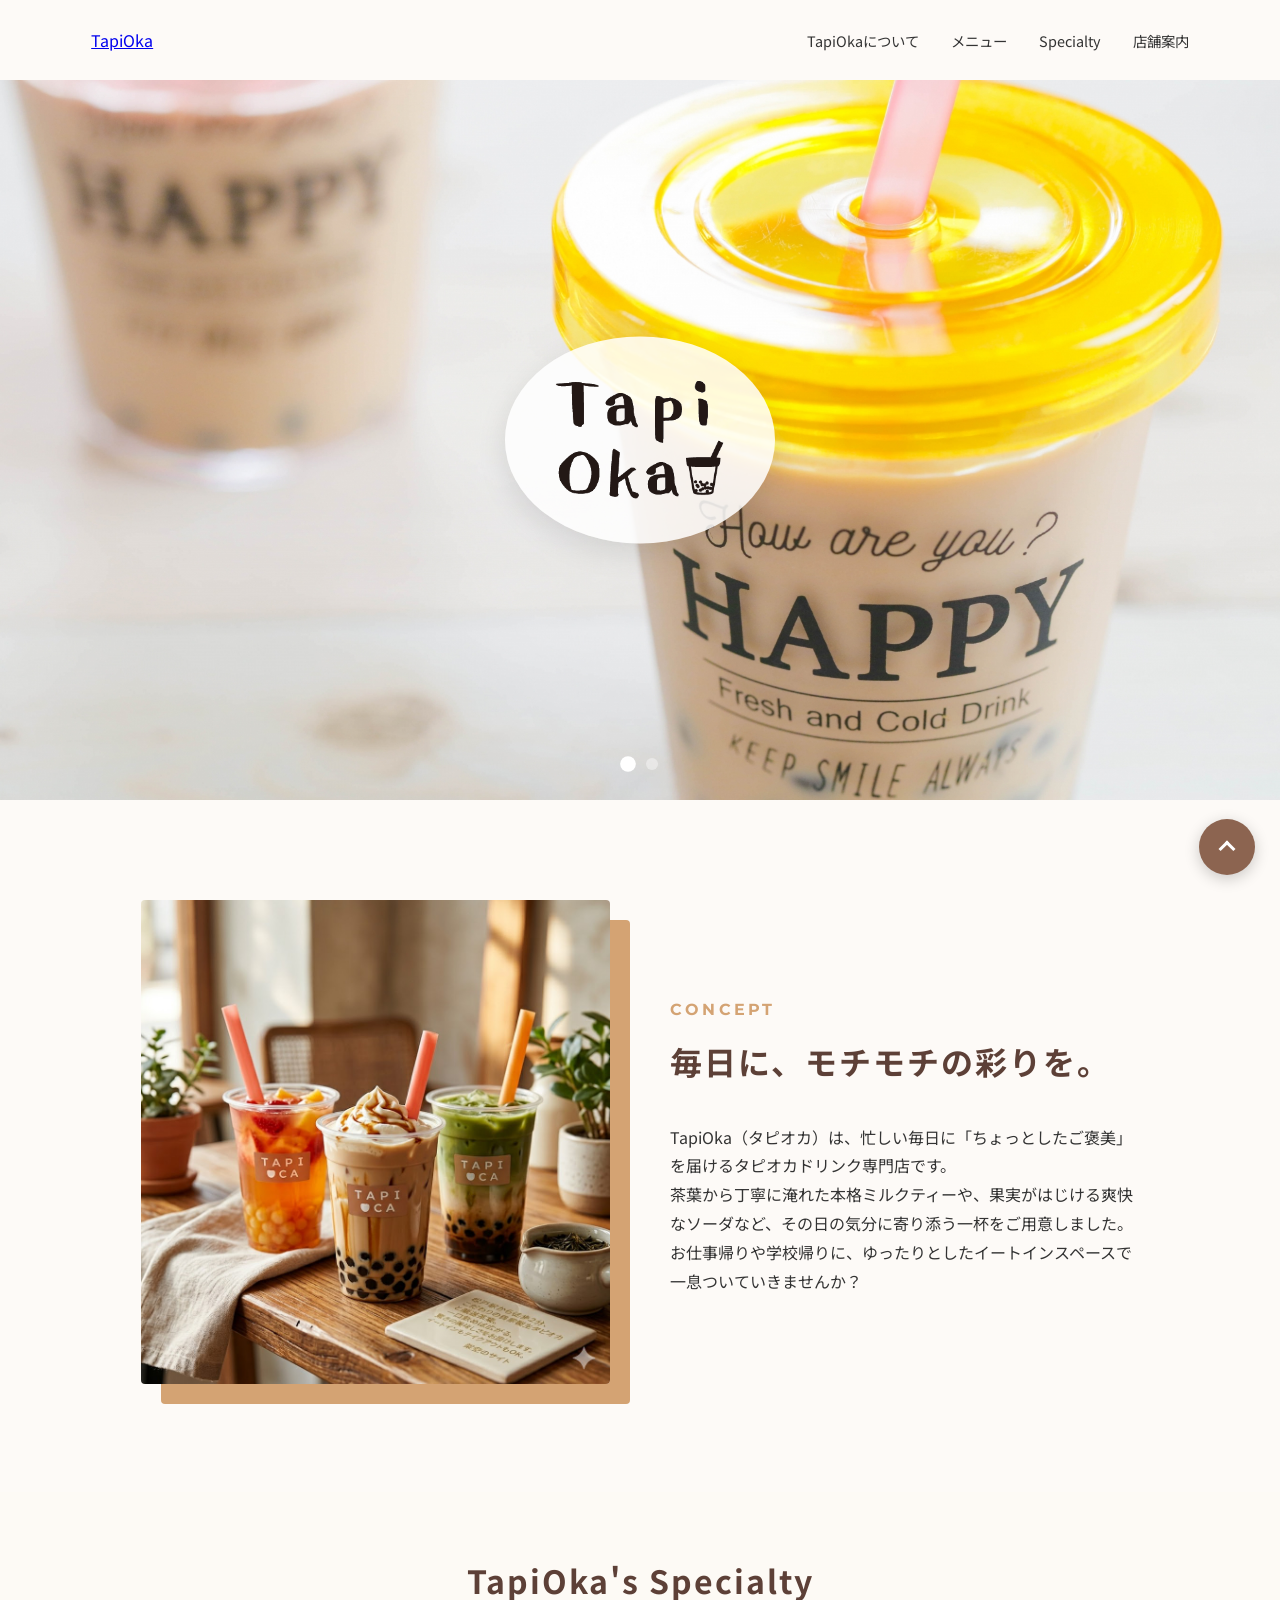
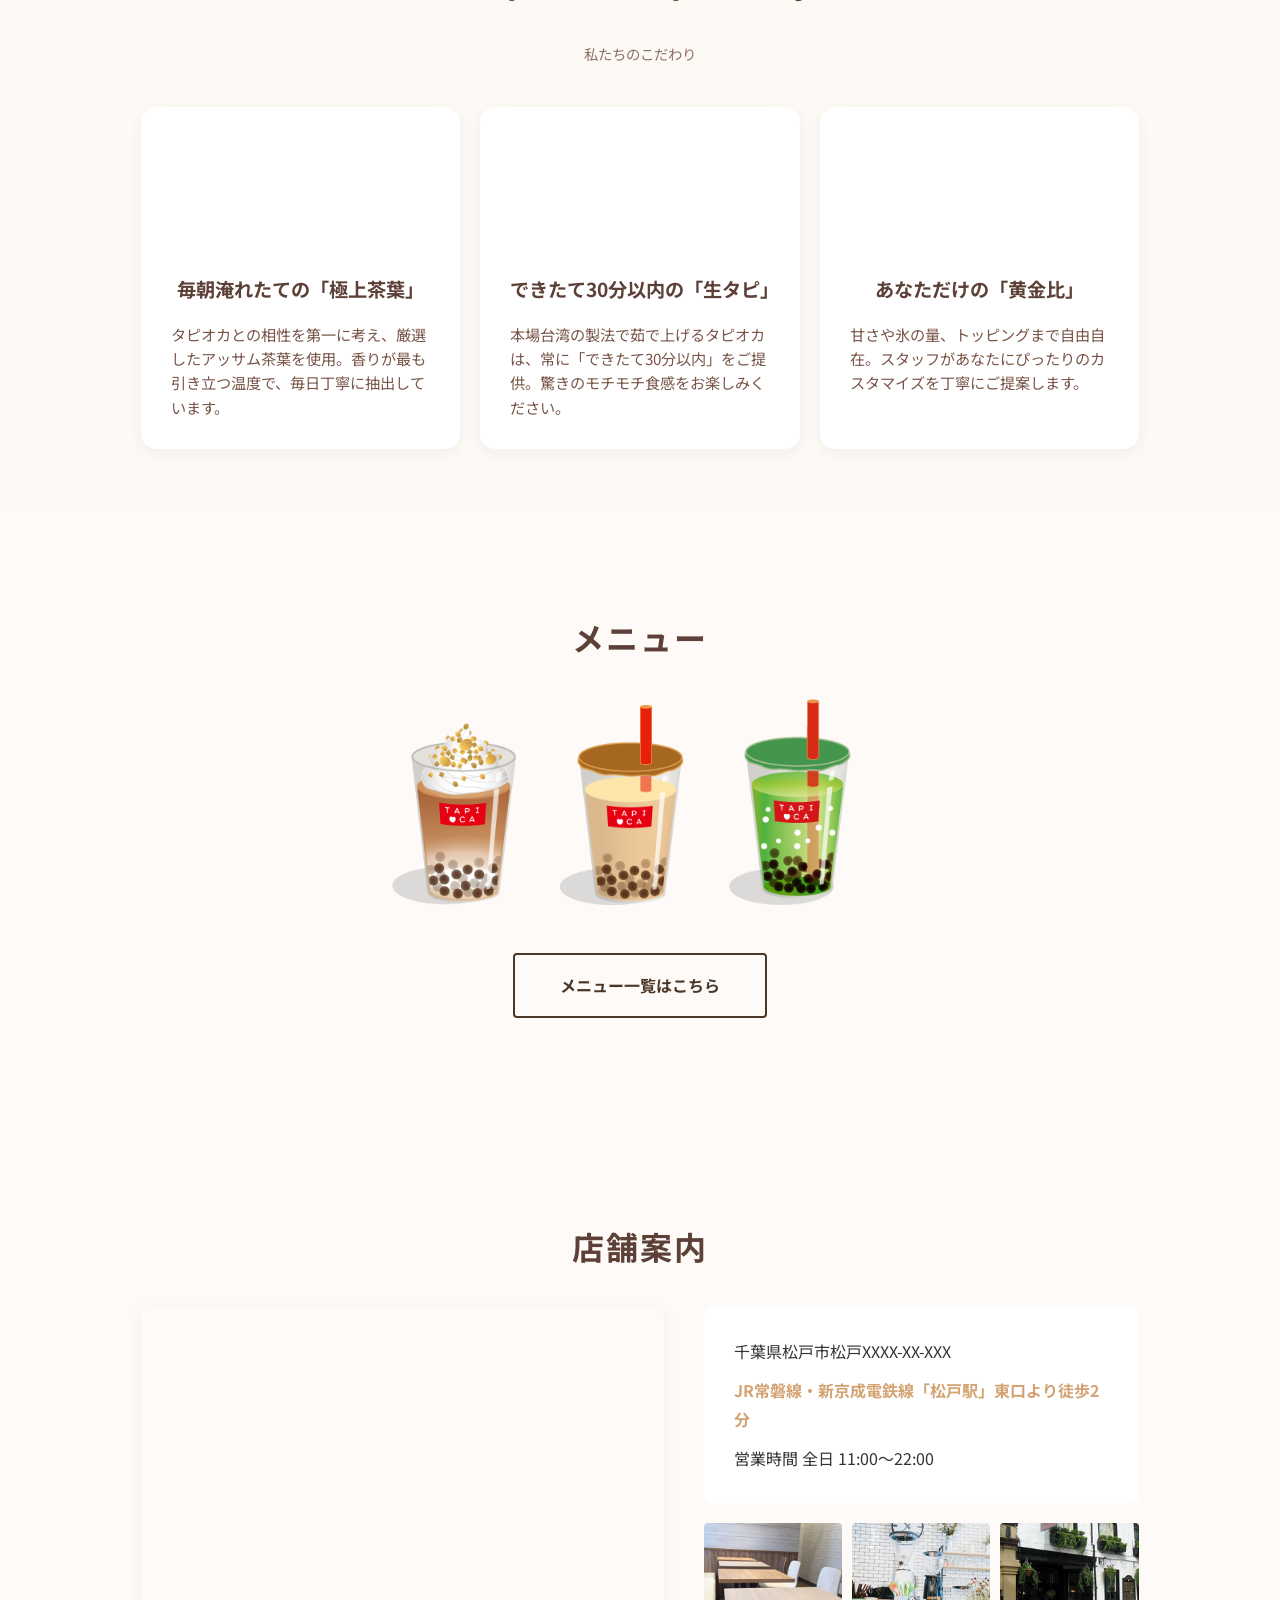
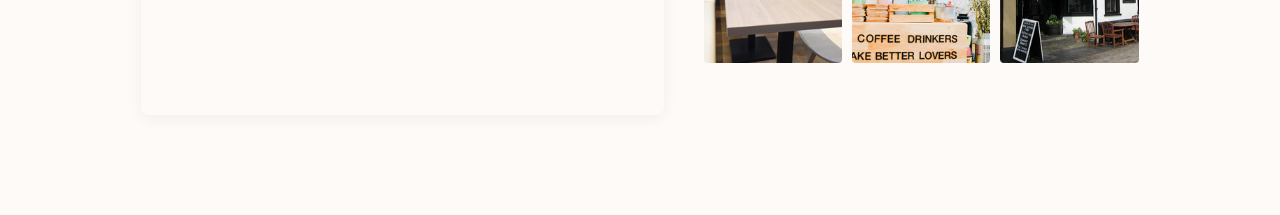
==== commit e6a28370: "Add files via upload" ====
--- a/tapioka/index.html
+++ b/tapioka/index.html
@@ -16,11 +16,19 @@
 
 <body>
 
-  <header class="site-header">
-    <div class="header-inner">
-      <h1 class="logo"><a href="#">TapiOka</a></h1>
+  <header>
+    <div class="container header-inner">
+      <a href="index.html" class="logo">TapiOka</a>
+
+      <input type="checkbox" id="nav-input" class="nav-unshown">
+      <label for="nav-input" class="nav-open-btn">
+        <span></span>
+        <span></span>
+        <span></span>
+      </label>
+
       <nav class="main-nav">
-        <ul>
+        <ul class="nav-list">
           <li><a href="#about">TapiOkaについて</a></li>
           <li><a href="#menu">メニュー</a></li>
           <li><a href="#specialty">Specialty</a></li>
--- a/tapioka/css/style.css
+++ b/tapioka/css/style.css
@@ -197,7 +197,7 @@
   width: 120px;
   height: 120px;
   margin: 0 auto 15px;
-  background-image: url("img/specialty.png");
+  background-image: url("tapioka/img/specialty.png");
   background-size: 300% auto;
   background-repeat: no-repeat;
 }
@@ -248,7 +248,7 @@
 .section-title {
   font-size: 2rem;
   color: #5d4037;
-  margin-bottom: 5px;
+  /* margin-bottom: 5px; */
   letter-spacing: 2px;
 }
 
@@ -448,6 +448,93 @@
   }
 }
 
+/* --- 元のデザイン変数を維持 --- */
+:root {
+  --text-brown: #5d4a3e;
+  --bg-beige: #fdfaf5;
+}
+
+/* --- ハンバーガーメニューの基本設定 --- */
+#nav-input {
+  display: none;
+  /* チェックボックス自体は隠す */
+}
+
+/* PC時はハンバーガーボタンを非表示 */
+.nav-open-btn {
+  display: none;
+}
+
+/* --- スマートフォン用レイアウト (768px以下) --- */
+@media (max-width: 768px) {
+  .nav-open-btn {
+    display: block;
+    position: relative;
+    z-index: 1001;
+    width: 30px;
+    height: 24px;
+    cursor: pointer;
+  }
+
+  /* 三本線の描画 */
+  .nav-open-btn span {
+    display: block;
+    width: 100%;
+    height: 2px;
+    background-color: var(--text-brown);
+    position: absolute;
+    transition: all 0.3s ease;
+  }
+
+  .nav-open-btn span:nth-child(1) {
+    top: 0;
+  }
+
+  .nav-open-btn span:nth-child(2) {
+    top: 11px;
+  }
+
+  .nav-open-btn span:nth-child(3) {
+    bottom: 0;
+  }
+
+  /* ナビゲーションを画面外（右側）へ */
+  .nav-list {
+    position: fixed;
+    top: 0;
+    right: -100%;
+    width: 70%;
+    height: 100vh;
+    background-color: rgba(255, 255, 255, 0.98);
+    flex-direction: column;
+    justify-content: center;
+    align-items: center;
+    gap: 40px;
+    transition: all 0.4s ease;
+    z-index: 1000;
+    box-shadow: -5px 0 15px rgba(0, 0, 0, 0.05);
+  }
+
+  /* チェックが入った時（ボタンが押された時）の動き */
+  #nav-input:checked~nav .nav-list {
+    right: 0;
+    /* メニューをスライドイン */
+  }
+
+  /* 三本線を「×」に変形 */
+  #nav-input:checked~.nav-open-btn span:nth-child(1) {
+    transform: translateY(11px) rotate(45deg);
+  }
+
+  #nav-input:checked~.nav-open-btn span:nth-child(2) {
+    opacity: 0;
+  }
+
+  #nav-input:checked~.nav-open-btn span:nth-child(3) {
+    transform: translateY(-11px) rotate(-45deg);
+  }
+}
+
 /* --- Responsive --- */
 @media (max-width: 960px) {
   .access-flex-container {
